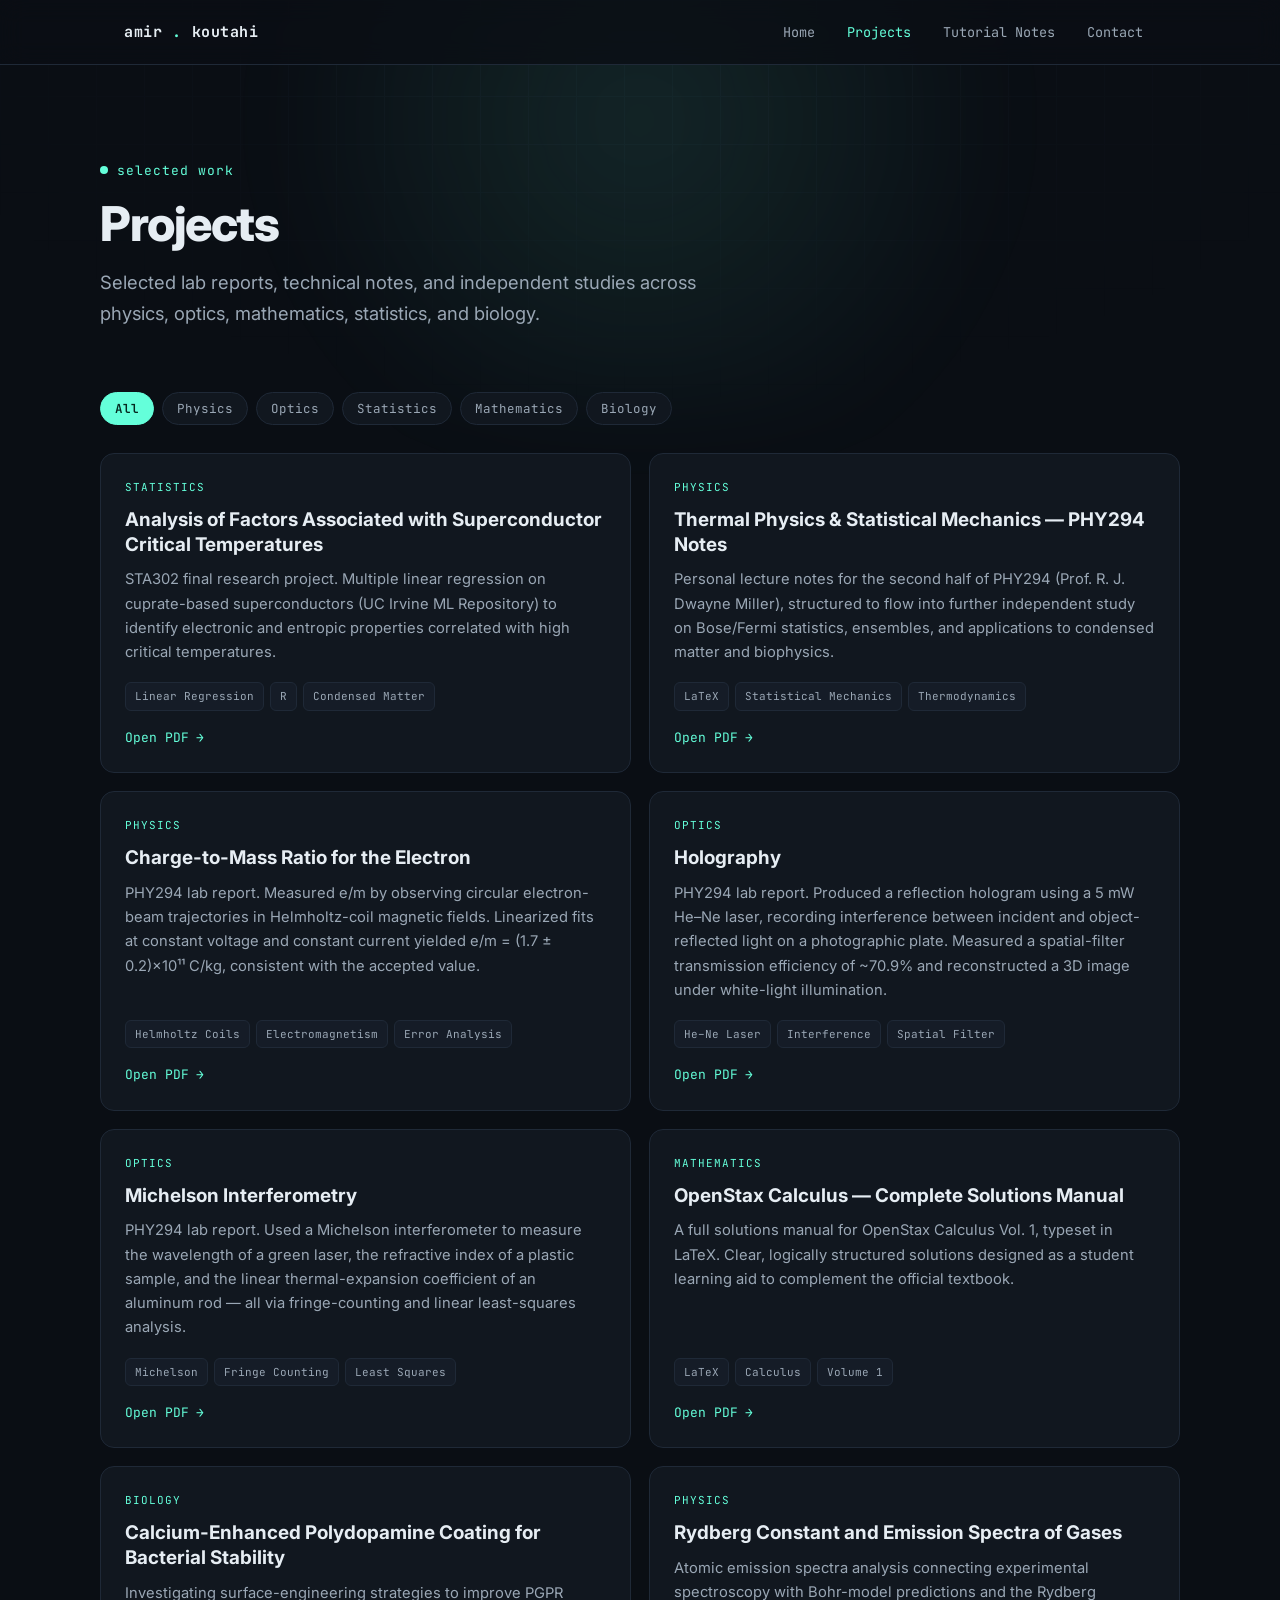
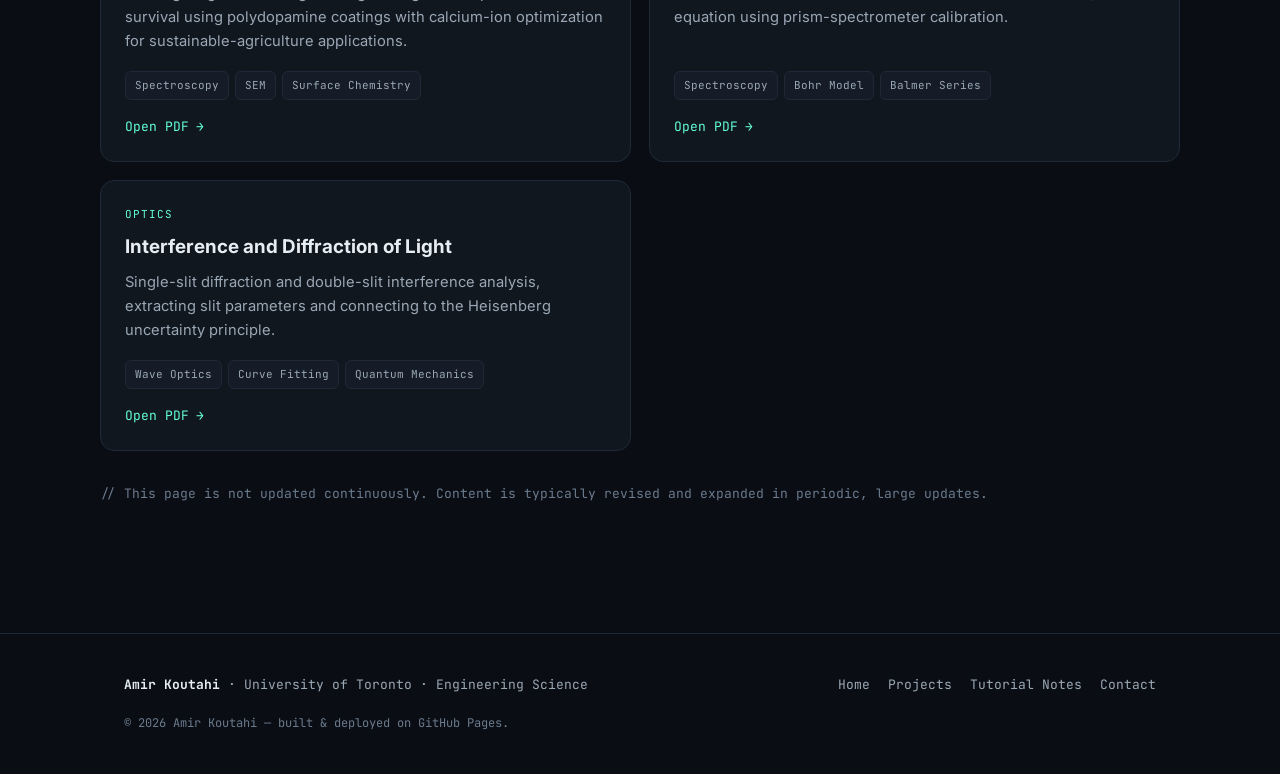
==== projects.html @ 0e11425a "New dark-tech personal site for amir-koutahi.github.io" ====
<!DOCTYPE html>
<html lang="en">
<head>
  <meta charset="UTF-8" />
  <meta name="viewport" content="width=device-width, initial-scale=1.0" />
  <title>Projects — Amir Koutahi</title>
  <meta name="description" content="Selected lab reports, technical notes, and independent studies across physics, optics, mathematics, statistics, and biology." />
  <link rel="preconnect" href="https://fonts.googleapis.com" />
  <link rel="preconnect" href="https://fonts.gstatic.com" crossorigin />
  <link href="https://fonts.googleapis.com/css2?family=Inter:wght@400;500;600;700;800&family=JetBrains+Mono:wght@400;500;700&display=swap" rel="stylesheet" />
  <link rel="stylesheet" href="styles.css" />
</head>
<body>

  <nav class="nav">
    <div class="nav-inner">
      <a href="index.html" class="brand">amir<span class="dot">.</span>koutahi</a>
      <button class="nav-toggle" aria-label="Menu">≡</button>
      <div class="nav-links">
        <a href="index.html">Home</a>
        <a href="projects.html" class="active">Projects</a>
        <a href="tutorial-notes.html">Tutorial Notes</a>
        <a href="index.html#contact">Contact</a>
      </div>
    </div>
  </nav>

  <header class="hero wrap" style="padding-bottom:32px;">
    <div class="eyebrow"><span class="pulse"></span> selected work</div>
    <h1 style="font-size:clamp(2rem,5vw,3rem);">Projects</h1>
    <p class="lead">
      Selected lab reports, technical notes, and independent studies across physics, optics,
      mathematics, statistics, and biology.
    </p>
  </header>

  <section class="section wrap" style="padding-top:0;">
    <div class="filters reveal">
      <button class="filter-btn active" data-filter="all">All</button>
      <button class="filter-btn" data-filter="Physics">Physics</button>
      <button class="filter-btn" data-filter="Optics">Optics</button>
      <button class="filter-btn" data-filter="Statistics">Statistics</button>
      <button class="filter-btn" data-filter="Mathematics">Mathematics</button>
      <button class="filter-btn" data-filter="Biology">Biology</button>
    </div>

    <div class="projects">

      <a class="pcard reveal" data-cat="Statistics" href="https://amirkoutahi.com/wp-content/uploads/2026/04/report.pdf" target="_blank" rel="noopener">
        <div class="cat">Statistics</div>
        <h3>Analysis of Factors Associated with Superconductor Critical Temperatures</h3>
        <p>STA302 final research project. Multiple linear regression on cuprate-based superconductors (UC Irvine ML Repository) to identify electronic and entropic properties correlated with high critical temperatures.</p>
        <div class="tags">
          <span class="tag-pill">Linear Regression</span>
          <span class="tag-pill">R</span>
          <span class="tag-pill">Condensed Matter</span>
        </div>
        <span class="open">Open PDF <span class="arr">→</span></span>
      </a>

      <a class="pcard reveal" data-cat="Physics" href="https://amirkoutahi.com/wp-content/uploads/2026/04/PHY294_part_2_notes.pdf" target="_blank" rel="noopener">
        <div class="cat">Physics</div>
        <h3>Thermal Physics &amp; Statistical Mechanics — PHY294 Notes</h3>
        <p>Personal lecture notes for the second half of PHY294 (Prof. R. J. Dwayne Miller), structured to flow into further independent study on Bose/Fermi statistics, ensembles, and applications to condensed matter and biophysics.</p>
        <div class="tags">
          <span class="tag-pill">LaTeX</span>
          <span class="tag-pill">Statistical Mechanics</span>
          <span class="tag-pill">Thermodynamics</span>
        </div>
        <span class="open">Open PDF <span class="arr">→</span></span>
      </a>

      <a class="pcard reveal" data-cat="Physics" href="https://amirkoutahi.com/wp-content/uploads/2026/04/Charge_to_mass_ratio_for_the_electron.pdf" target="_blank" rel="noopener">
        <div class="cat">Physics</div>
        <h3>Charge-to-Mass Ratio for the Electron</h3>
        <p>PHY294 lab report. Measured e/m by observing circular electron-beam trajectories in Helmholtz-coil magnetic fields. Linearized fits at constant voltage and constant current yielded e/m = (1.7 ± 0.2)×10¹¹ C/kg, consistent with the accepted value.</p>
        <div class="tags">
          <span class="tag-pill">Helmholtz Coils</span>
          <span class="tag-pill">Electromagnetism</span>
          <span class="tag-pill">Error Analysis</span>
        </div>
        <span class="open">Open PDF <span class="arr">→</span></span>
      </a>

      <a class="pcard reveal" data-cat="Optics" href="https://amirkoutahi.com/wp-content/uploads/2026/04/Holography.pdf" target="_blank" rel="noopener">
        <div class="cat">Optics</div>
        <h3>Holography</h3>
        <p>PHY294 lab report. Produced a reflection hologram using a 5 mW He–Ne laser, recording interference between incident and object-reflected light on a photographic plate. Measured a spatial-filter transmission efficiency of ~70.9% and reconstructed a 3D image under white-light illumination.</p>
        <div class="tags">
          <span class="tag-pill">He–Ne Laser</span>
          <span class="tag-pill">Interference</span>
          <span class="tag-pill">Spatial Filter</span>
        </div>
        <span class="open">Open PDF <span class="arr">→</span></span>
      </a>

      <a class="pcard reveal" data-cat="Optics" href="https://amirkoutahi.com/wp-content/uploads/2026/04/PHY294_lab_report_Interferometry.pdf" target="_blank" rel="noopener">
        <div class="cat">Optics</div>
        <h3>Michelson Interferometry</h3>
        <p>PHY294 lab report. Used a Michelson interferometer to measure the wavelength of a green laser, the refractive index of a plastic sample, and the linear thermal-expansion coefficient of an aluminum rod — all via fringe-counting and linear least-squares analysis.</p>
        <div class="tags">
          <span class="tag-pill">Michelson</span>
          <span class="tag-pill">Fringe Counting</span>
          <span class="tag-pill">Least Squares</span>
        </div>
        <span class="open">Open PDF <span class="arr">→</span></span>
      </a>

      <a class="pcard reveal" data-cat="Mathematics" href="https://amirkoutahi.com/wp-content/uploads/2026/01/OpenStax_Solution_Manuals-1.pdf" target="_blank" rel="noopener">
        <div class="cat">Mathematics</div>
        <h3>OpenStax Calculus — Complete Solutions Manual</h3>
        <p>A full solutions manual for OpenStax Calculus Vol. 1, typeset in LaTeX. Clear, logically structured solutions designed as a student learning aid to complement the official textbook.</p>
        <div class="tags">
          <span class="tag-pill">LaTeX</span>
          <span class="tag-pill">Calculus</span>
          <span class="tag-pill">Volume 1</span>
        </div>
        <span class="open">Open PDF <span class="arr">→</span></span>
      </a>

      <a class="pcard reveal" data-cat="Biology" href="https://amirkoutahi.com/wp-content/uploads/2026/03/Nanomechanolab.pdf" target="_blank" rel="noopener">
        <div class="cat">Biology</div>
        <h3>Calcium-Enhanced Polydopamine Coating for Bacterial Stability</h3>
        <p>Investigating surface-engineering strategies to improve PGPR survival using polydopamine coatings with calcium-ion optimization for sustainable-agriculture applications.</p>
        <div class="tags">
          <span class="tag-pill">Spectroscopy</span>
          <span class="tag-pill">SEM</span>
          <span class="tag-pill">Surface Chemistry</span>
        </div>
        <span class="open">Open PDF <span class="arr">→</span></span>
      </a>

      <a class="pcard reveal" data-cat="Physics" href="https://amirkoutahi.com/wp-content/uploads/2026/03/Rydberg_constant_lab_report.pdf" target="_blank" rel="noopener">
        <div class="cat">Physics</div>
        <h3>Rydberg Constant and Emission Spectra of Gases</h3>
        <p>Atomic emission spectra analysis connecting experimental spectroscopy with Bohr-model predictions and the Rydberg equation using prism-spectrometer calibration.</p>
        <div class="tags">
          <span class="tag-pill">Spectroscopy</span>
          <span class="tag-pill">Bohr Model</span>
          <span class="tag-pill">Balmer Series</span>
        </div>
        <span class="open">Open PDF <span class="arr">→</span></span>
      </a>

      <a class="pcard reveal" data-cat="Optics" href="https://amirkoutahi.com/wp-content/uploads/2026/03/diffraction_Interference_lab_report.pdf" target="_blank" rel="noopener">
        <div class="cat">Optics</div>
        <h3>Interference and Diffraction of Light</h3>
        <p>Single-slit diffraction and double-slit interference analysis, extracting slit parameters and connecting to the Heisenberg uncertainty principle.</p>
        <div class="tags">
          <span class="tag-pill">Wave Optics</span>
          <span class="tag-pill">Curve Fitting</span>
          <span class="tag-pill">Quantum Mechanics</span>
        </div>
        <span class="open">Open PDF <span class="arr">→</span></span>
      </a>

    </div>

    <p class="reveal" style="margin-top:32px;font-family:var(--mono);font-size:13px;color:var(--muted);">
      // This page is not updated continuously. Content is typically revised and expanded in periodic, large updates.
    </p>
  </section>

  <footer class="footer">
    <div class="footer-inner">
      <div class="who"><strong>Amir Koutahi</strong> · University of Toronto · Engineering Science</div>
      <div class="footer-links">
        <a href="index.html">Home</a>
        <a href="projects.html">Projects</a>
        <a href="tutorial-notes.html">Tutorial Notes</a>
        <a href="mailto:amirhosseinkoutahi@gmail.com">Contact</a>
      </div>
    </div>
    <div class="wrap" style="margin-top:18px;font-family:var(--mono);font-size:12px;color:var(--muted);">
      © <span data-year></span> Amir Koutahi — built &amp; deployed on GitHub Pages.
    </div>
  </footer>

  <script src="script.js"></script>
</body>
</html>
---- styles.css ----
/* ============================================================
   Amir Koutahi — personal site
   Sleek dark-tech theme
   ============================================================ */

:root {
  --bg:        #0a0e14;
  --bg-soft:   #0e131c;
  --panel:     #11171f;
  --panel-2:   #151c27;
  --border:    #1f2937;
  --border-hi: #2b3a4f;
  --text:      #e6edf3;
  --text-dim:  #9aa7b5;
  --muted:     #6b7a8d;
  --accent:    #64ffda;
  --accent-2:  #7c93ff;
  --accent-dim:#64ffda1a;
  --danger:    #ff7b72;
  --radius:    14px;
  --maxw:      1080px;
  --mono: "JetBrains Mono", ui-monospace, SFMono-Regular, Menlo, monospace;
  --sans: "Inter", system-ui, -apple-system, "Segoe UI", Roboto, sans-serif;
}

* { box-sizing: border-box; }

html { scroll-behavior: smooth; }

body {
  margin: 0;
  background: var(--bg);
  color: var(--text);
  font-family: var(--sans);
  font-size: 16px;
  line-height: 1.65;
  -webkit-font-smoothing: antialiased;
  overflow-x: hidden;
}

/* Subtle grid + glow backdrop */
body::before {
  content: "";
  position: fixed;
  inset: 0;
  background-image:
    linear-gradient(var(--border) 1px, transparent 1px),
    linear-gradient(90deg, var(--border) 1px, transparent 1px);
  background-size: 48px 48px;
  opacity: 0.18;
  z-index: -2;
  mask-image: radial-gradient(ellipse 80% 60% at 50% 0%, #000 30%, transparent 75%);
  -webkit-mask-image: radial-gradient(ellipse 80% 60% at 50% 0%, #000 30%, transparent 75%);
}
body::after {
  content: "";
  position: fixed;
  top: -20%;
  left: 50%;
  transform: translateX(-50%);
  width: 900px;
  height: 600px;
  background: radial-gradient(circle, var(--accent-dim) 0%, transparent 70%);
  filter: blur(40px);
  z-index: -1;
  pointer-events: none;
}

a { color: var(--accent); text-decoration: none; transition: color .2s; }
a:hover { color: #fff; }

.wrap { max-width: var(--maxw); margin: 0 auto; padding: 0 24px; }

/* ---------- Nav ---------- */
.nav {
  position: sticky;
  top: 0;
  z-index: 50;
  backdrop-filter: blur(12px);
  background: #0a0e14cc;
  border-bottom: 1px solid var(--border);
}
.nav-inner {
  max-width: var(--maxw);
  margin: 0 auto;
  padding: 14px 24px;
  display: flex;
  align-items: center;
  justify-content: space-between;
}
.brand {
  font-family: var(--mono);
  font-weight: 700;
  font-size: 15px;
  letter-spacing: .5px;
  color: var(--text);
  display: flex;
  align-items: center;
  gap: 10px;
}
.brand .dot { color: var(--accent); }
.brand:hover { color: #fff; }
.nav-links { display: flex; gap: 6px; align-items: center; }
.nav-links a {
  font-family: var(--mono);
  font-size: 13.5px;
  color: var(--text-dim);
  padding: 7px 13px;
  border-radius: 8px;
  transition: all .2s;
}
.nav-links a:hover { color: var(--text); background: var(--panel); }
.nav-links a.active { color: var(--accent); }
.nav-toggle {
  display: none;
  background: none; border: 1px solid var(--border);
  color: var(--text); border-radius: 8px;
  padding: 7px 10px; cursor: pointer; font-size: 16px;
}

/* ---------- Hero ---------- */
.hero { padding: 90px 0 60px; }
.eyebrow {
  font-family: var(--mono);
  font-size: 13px;
  color: var(--accent);
  letter-spacing: 1px;
  margin-bottom: 18px;
  display: inline-flex;
  align-items: center;
  gap: 9px;
}
.eyebrow .pulse {
  width: 8px; height: 8px; border-radius: 50%;
  background: var(--accent);
  box-shadow: 0 0 0 0 var(--accent);
  animation: pulse 2s infinite;
}
@keyframes pulse {
  0% { box-shadow: 0 0 0 0 #64ffda66; }
  70% { box-shadow: 0 0 0 10px #64ffda00; }
  100% { box-shadow: 0 0 0 0 #64ffda00; }
}
.hero h1 {
  font-size: clamp(2.4rem, 6vw, 4rem);
  line-height: 1.05;
  margin: 0 0 18px;
  font-weight: 800;
  letter-spacing: -1.5px;
}
.hero h1 .grad {
  background: linear-gradient(120deg, var(--accent), var(--accent-2));
  -webkit-background-clip: text;
  background-clip: text;
  color: transparent;
}
.hero p.lead {
  font-size: 1.15rem;
  color: var(--text-dim);
  max-width: 640px;
  margin: 0 0 32px;
}
.hero-cta { display: flex; gap: 14px; flex-wrap: wrap; }

.btn {
  font-family: var(--mono);
  font-size: 14px;
  padding: 12px 22px;
  border-radius: 10px;
  border: 1px solid var(--border-hi);
  background: var(--panel);
  color: var(--text);
  cursor: pointer;
  transition: all .2s;
  display: inline-flex;
  align-items: center;
  gap: 9px;
}
.btn:hover { border-color: var(--accent); color: #fff; transform: translateY(-2px); }
.btn.primary {
  background: var(--accent);
  color: #06281f;
  border-color: var(--accent);
  font-weight: 600;
}
.btn.primary:hover { background: #7dffe2; color: #04201a; box-shadow: 0 8px 30px -8px var(--accent); }

/* ---------- Section ---------- */
.section { padding: 56px 0; }
.section-head { margin-bottom: 36px; }
.section-head .tag {
  font-family: var(--mono);
  font-size: 13px;
  color: var(--accent);
  letter-spacing: .5px;
}
.section-head h2 {
  font-size: clamp(1.6rem, 4vw, 2.2rem);
  margin: 8px 0 10px;
  font-weight: 700;
  letter-spacing: -.5px;
}
.section-head p { color: var(--text-dim); max-width: 620px; margin: 0; }

/* ---------- Cards grid: What I do ---------- */
.grid-3 {
  display: grid;
  grid-template-columns: repeat(3, 1fr);
  gap: 18px;
}
.feature {
  background: var(--panel);
  border: 1px solid var(--border);
  border-radius: var(--radius);
  padding: 26px;
  transition: all .25s;
  position: relative;
  overflow: hidden;
}
.feature::before {
  content: "";
  position: absolute; inset: 0;
  background: linear-gradient(135deg, var(--accent-dim), transparent 40%);
  opacity: 0; transition: opacity .25s;
}
.feature:hover { border-color: var(--border-hi); transform: translateY(-4px); }
.feature:hover::before { opacity: 1; }
.feature .icon {
  font-family: var(--mono);
  font-size: 22px;
  color: var(--accent);
  margin-bottom: 14px;
  display: inline-flex;
  width: 46px; height: 46px;
  align-items: center; justify-content: center;
  background: var(--accent-dim);
  border-radius: 10px;
}
.feature h3 { margin: 0 0 8px; font-size: 1.1rem; position: relative; }
.feature p { margin: 0; color: var(--text-dim); font-size: .95rem; position: relative; }

/* ---------- Explore cards ---------- */
.grid-2 { display: grid; grid-template-columns: 1fr 1fr; gap: 18px; }
.xcard {
  display: block;
  background: var(--panel);
  border: 1px solid var(--border);
  border-radius: var(--radius);
  padding: 30px;
  transition: all .25s;
  color: var(--text);
}
.xcard:hover { border-color: var(--accent); transform: translateY(-4px); color: var(--text); }
.xcard .k { font-family: var(--mono); font-size: 12px; color: var(--accent); }
.xcard h3 { margin: 10px 0 8px; font-size: 1.3rem; display: flex; align-items: center; gap: 8px; }
.xcard:hover h3 .arr { transform: translateX(4px); }
.xcard .arr { transition: transform .2s; color: var(--accent); }
.xcard p { margin: 0; color: var(--text-dim); font-size: .95rem; }

/* ---------- Filters ---------- */
.filters {
  display: flex; flex-wrap: wrap; gap: 8px; margin-bottom: 28px;
}
.filter-btn {
  font-family: var(--mono);
  font-size: 12.5px;
  padding: 7px 14px;
  border-radius: 20px;
  border: 1px solid var(--border);
  background: var(--panel);
  color: var(--text-dim);
  cursor: pointer;
  transition: all .2s;
}
.filter-btn:hover { border-color: var(--border-hi); color: var(--text); }
.filter-btn.active { background: var(--accent); color: #06281f; border-color: var(--accent); font-weight: 600; }

/* ---------- Project cards ---------- */
.projects { display: grid; grid-template-columns: repeat(2, 1fr); gap: 18px; }
.pcard {
  display: flex;
  flex-direction: column;
  background: var(--panel);
  border: 1px solid var(--border);
  border-radius: var(--radius);
  padding: 24px;
  transition: all .25s;
  color: var(--text);
  position: relative;
}
.pcard:hover { border-color: var(--border-hi); transform: translateY(-4px); color: var(--text); box-shadow: 0 14px 40px -20px #000; }
.pcard .cat {
  font-family: var(--mono);
  font-size: 11px;
  letter-spacing: 1px;
  text-transform: uppercase;
  color: var(--accent);
  margin-bottom: 12px;
}
.pcard h3 { margin: 0 0 10px; font-size: 1.18rem; line-height: 1.3; }
.pcard p { margin: 0 0 18px; color: var(--text-dim); font-size: .92rem; flex: 1; }
.tags { display: flex; flex-wrap: wrap; gap: 6px; margin-bottom: 16px; }
.tag-pill {
  font-family: var(--mono);
  font-size: 11px;
  padding: 4px 9px;
  border-radius: 6px;
  background: var(--panel-2);
  border: 1px solid var(--border);
  color: var(--text-dim);
}
.pcard .open {
  font-family: var(--mono);
  font-size: 13px;
  color: var(--accent);
  display: inline-flex;
  align-items: center;
  gap: 7px;
}
.pcard:hover .open .arr { transform: translateX(4px); }
.pcard .open .arr { transition: transform .2s; }

/* ---------- Tutorial notes accordion ---------- */
.course {
  background: var(--panel);
  border: 1px solid var(--border);
  border-radius: var(--radius);
  margin-bottom: 16px;
  overflow: hidden;
}
.course-head {
  display: flex;
  align-items: center;
  gap: 18px;
  padding: 22px 24px;
  cursor: pointer;
  user-select: none;
}
.course-head:hover { background: var(--panel-2); }
.course-code {
  font-family: var(--mono);
  font-size: 12px;
  font-weight: 700;
  letter-spacing: 1px;
  color: var(--accent);
  background: var(--accent-dim);
  padding: 6px 11px;
  border-radius: 7px;
  flex-shrink: 0;
}
.course-meta { flex: 1; }
.course-meta h3 { margin: 0; font-size: 1.15rem; }
.course-meta span { font-size: .85rem; color: var(--muted); font-family: var(--mono); }
.chev { color: var(--text-dim); transition: transform .3s; font-size: 14px; }
.course.open .chev { transform: rotate(180deg); }
.course-body {
  max-height: 0;
  overflow: hidden;
  transition: max-height .35s ease;
}
.course.open .course-body { max-height: 400px; }
.weeks {
  display: grid;
  grid-template-columns: repeat(auto-fill, minmax(110px, 1fr));
  gap: 10px;
  padding: 4px 24px 24px;
}
.week {
  font-family: var(--mono);
  font-size: 13px;
  text-align: center;
  padding: 11px;
  border-radius: 9px;
  border: 1px solid var(--border);
  background: var(--panel-2);
  color: var(--text-dim);
  transition: all .2s;
  cursor: pointer;
}
.week:hover { border-color: var(--accent); color: var(--accent); background: var(--accent-dim); }
.week.soon { opacity: .45; cursor: not-allowed; }
.week.soon:hover { border-color: var(--border); color: var(--text-dim); background: var(--panel-2); }

/* ---------- About ---------- */
.about-card {
  background: var(--panel);
  border: 1px solid var(--border);
  border-radius: var(--radius);
  padding: 36px;
}
.about-card p { color: var(--text-dim); margin: 0 0 16px; }
.about-card p:last-child { margin-bottom: 0; }

/* ---------- Contact ---------- */
.contact-grid { display: flex; flex-wrap: wrap; gap: 14px; }
.contact-card {
  flex: 1 1 220px;
  background: var(--panel);
  border: 1px solid var(--border);
  border-radius: var(--radius);
  padding: 22px;
  transition: all .25s;
  color: var(--text);
}
.contact-card:hover { border-color: var(--accent); transform: translateY(-4px); color: var(--text); }
.contact-card .k { font-family: var(--mono); font-size: 12px; color: var(--muted); }
.contact-card .v { font-size: 1rem; margin-top: 6px; word-break: break-all; }

/* ---------- Footer ---------- */
.footer {
  border-top: 1px solid var(--border);
  margin-top: 60px;
  padding: 40px 0;
}
.footer-inner {
  max-width: var(--maxw);
  margin: 0 auto;
  padding: 0 24px;
  display: flex;
  justify-content: space-between;
  align-items: center;
  flex-wrap: wrap;
  gap: 16px;
}
.footer .who { font-family: var(--mono); font-size: 13px; color: var(--text-dim); }
.footer .who strong { color: var(--text); }
.footer-links { display: flex; gap: 18px; }
.footer-links a { font-family: var(--mono); font-size: 13px; color: var(--text-dim); }
.footer-links a:hover { color: var(--accent); }

/* ---------- Reveal animation ---------- */
.reveal { opacity: 0; transform: translateY(20px); transition: opacity .6s, transform .6s; }
.reveal.in { opacity: 1; transform: none; }

/* ---------- Responsive ---------- */
@media (max-width: 820px) {
  .grid-3 { grid-template-columns: 1fr; }
  .grid-2, .projects { grid-template-columns: 1fr; }
  .nav-links {
    position: absolute;
    top: 100%; left: 0; right: 0;
    flex-direction: column;
    align-items: stretch;
    background: var(--bg-soft);
    border-bottom: 1px solid var(--border);
    padding: 10px;
    gap: 4px;
    display: none;
  }
  .nav-links.open { display: flex; }
  .nav-links a { padding: 11px 14px; }
  .nav-toggle { display: block; }
  .hero { padding: 60px 0 40px; }
}
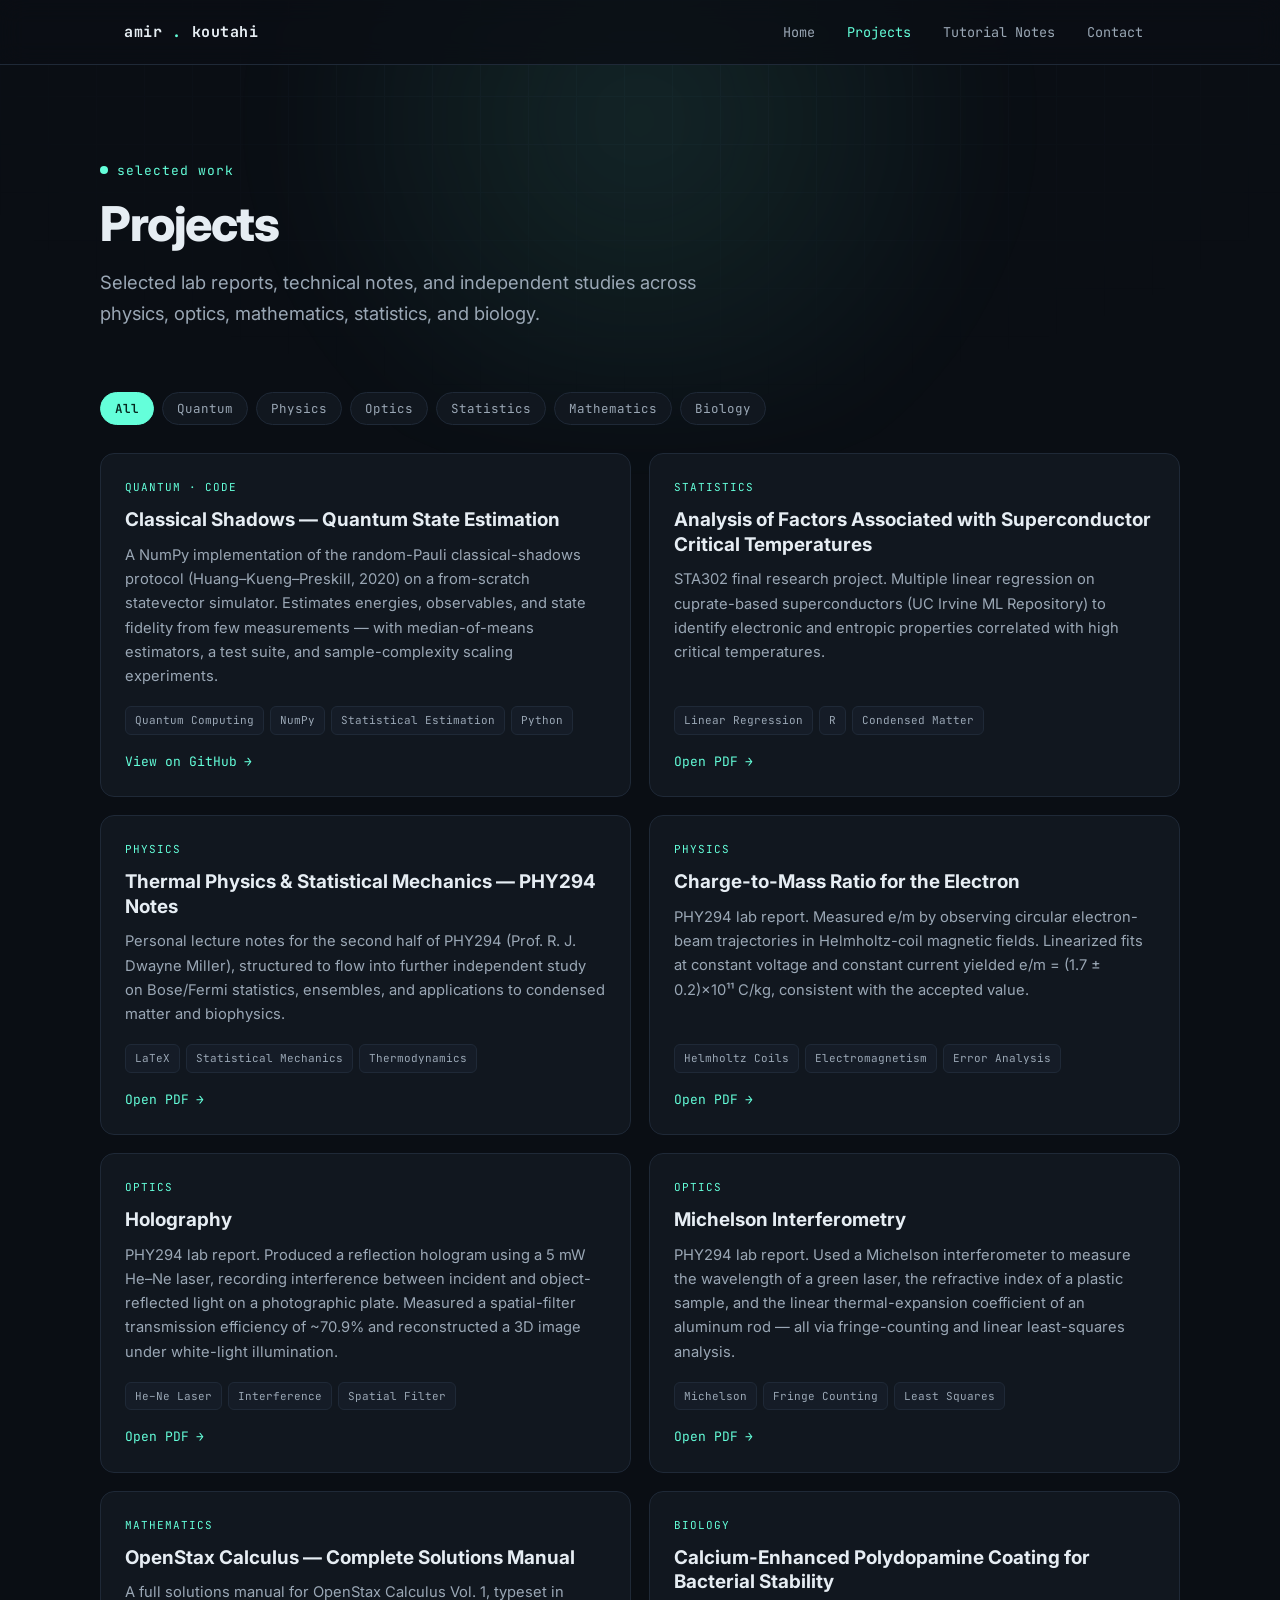
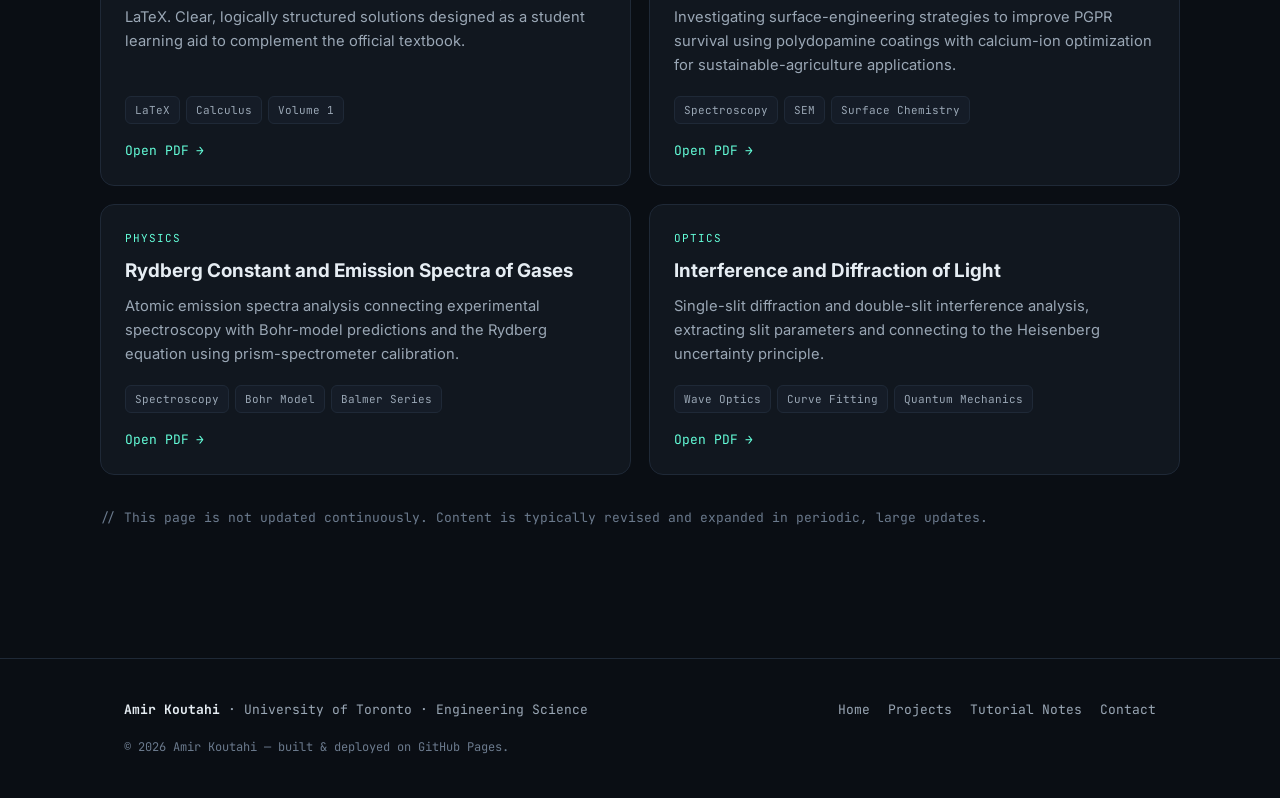
==== commit 4da2ffcc: "Add Classical Shadows quantum project card" ====
--- a/projects.html
+++ b/projects.html
@@ -37,6 +37,7 @@
   <section class="section wrap" style="padding-top:0;">
     <div class="filters reveal">
       <button class="filter-btn active" data-filter="all">All</button>
+      <button class="filter-btn" data-filter="Quantum">Quantum</button>
       <button class="filter-btn" data-filter="Physics">Physics</button>
       <button class="filter-btn" data-filter="Optics">Optics</button>
       <button class="filter-btn" data-filter="Statistics">Statistics</button>
@@ -45,6 +46,19 @@
     </div>
 
     <div class="projects">
+
+      <a class="pcard reveal" data-cat="Quantum" href="https://github.com/amir-koutahi/classical-shadows" target="_blank" rel="noopener">
+        <div class="cat">Quantum · Code</div>
+        <h3>Classical Shadows — Quantum State Estimation</h3>
+        <p>A NumPy implementation of the random-Pauli classical-shadows protocol (Huang–Kueng–Preskill, 2020) on a from-scratch statevector simulator. Estimates energies, observables, and state fidelity from few measurements — with median-of-means estimators, a test suite, and sample-complexity scaling experiments.</p>
+        <div class="tags">
+          <span class="tag-pill">Quantum Computing</span>
+          <span class="tag-pill">NumPy</span>
+          <span class="tag-pill">Statistical Estimation</span>
+          <span class="tag-pill">Python</span>
+        </div>
+        <span class="open">View on GitHub <span class="arr">→</span></span>
+      </a>
 
       <a class="pcard reveal" data-cat="Statistics" href="https://amirkoutahi.com/wp-content/uploads/2026/04/report.pdf" target="_blank" rel="noopener">
         <div class="cat">Statistics</div>
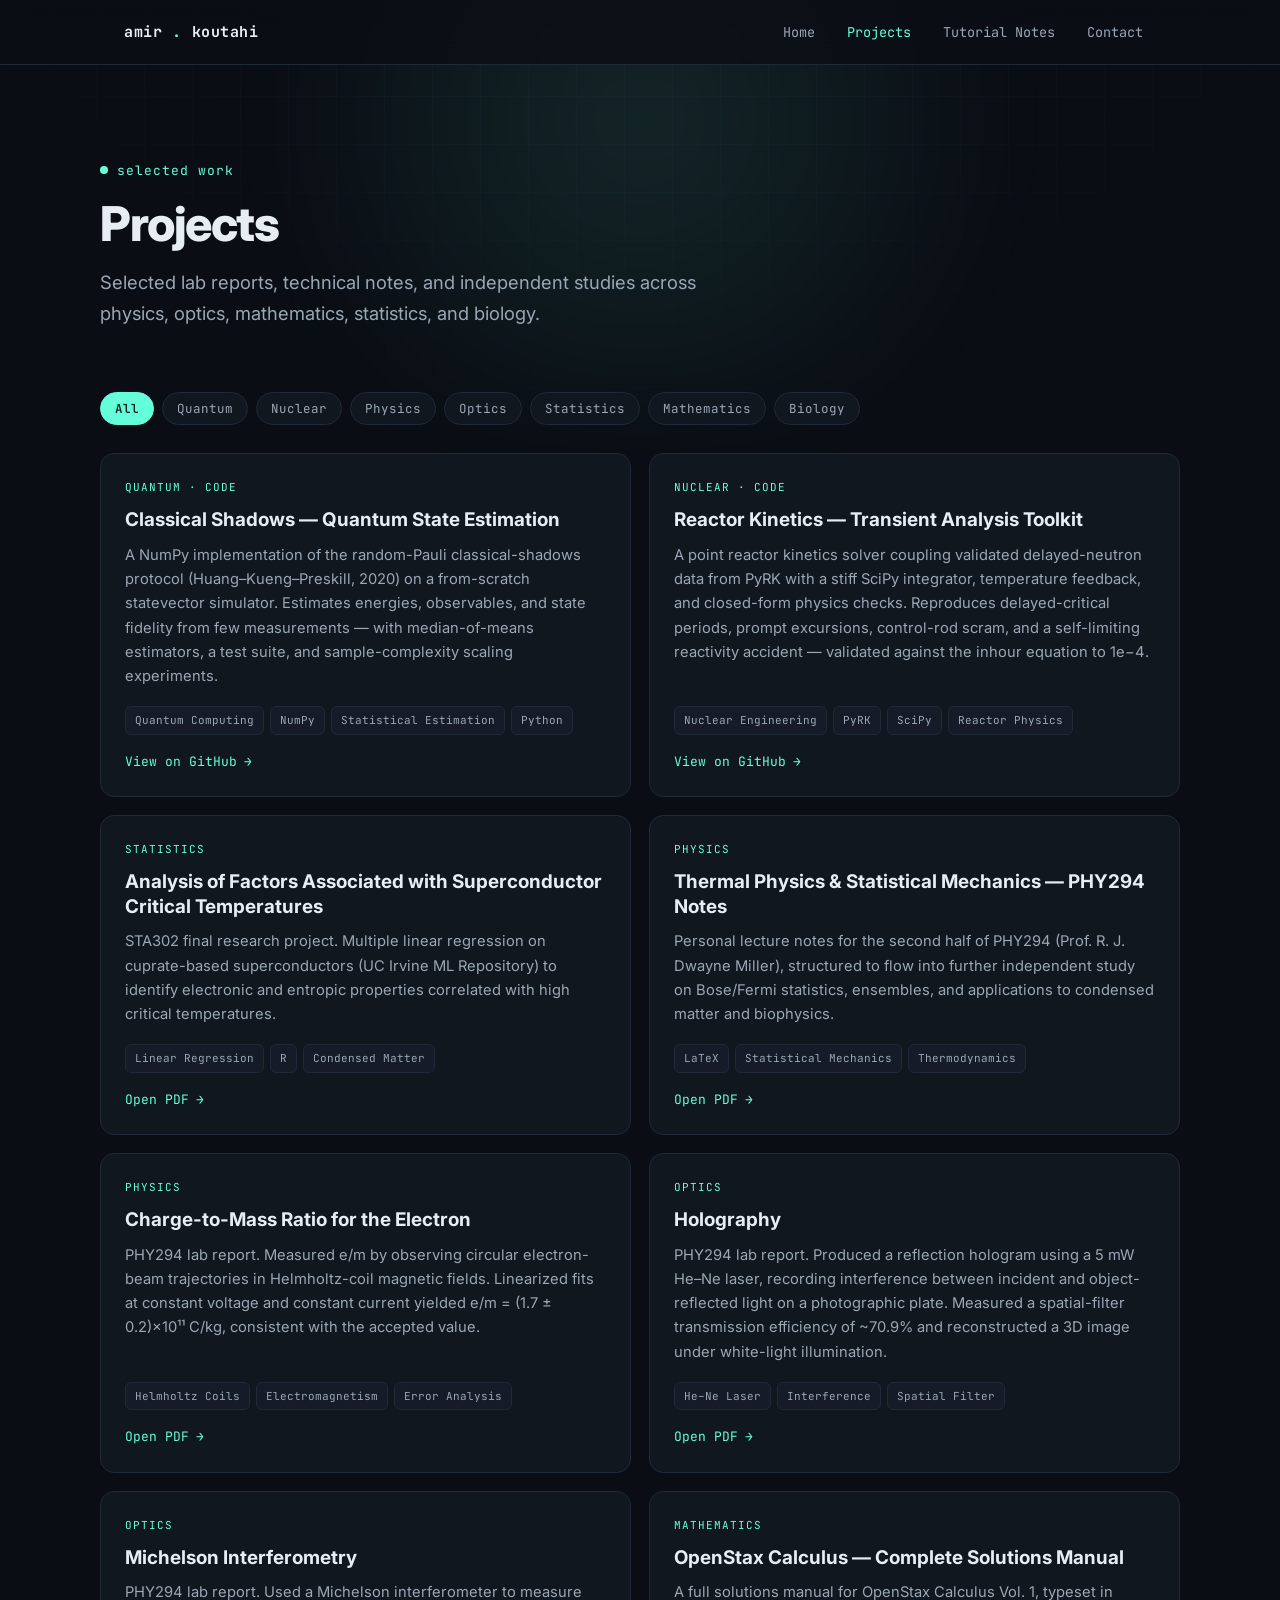
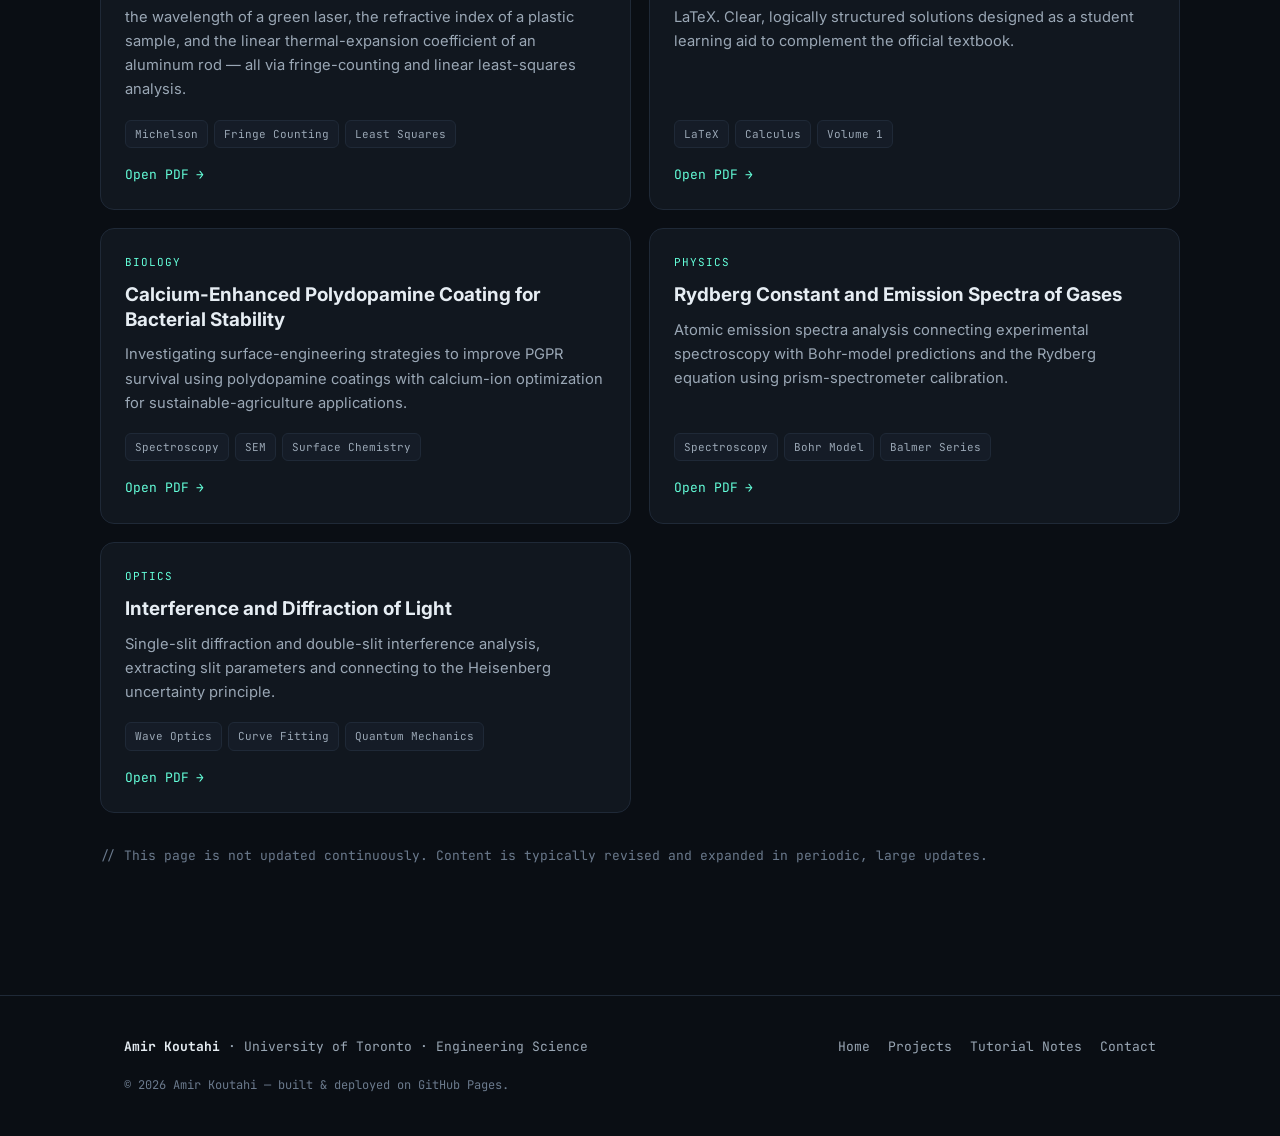
==== commit d64dad15: "Add Reactor Kinetics nuclear project card" ====
--- a/projects.html
+++ b/projects.html
@@ -38,6 +38,7 @@
     <div class="filters reveal">
       <button class="filter-btn active" data-filter="all">All</button>
       <button class="filter-btn" data-filter="Quantum">Quantum</button>
+      <button class="filter-btn" data-filter="Nuclear">Nuclear</button>
       <button class="filter-btn" data-filter="Physics">Physics</button>
       <button class="filter-btn" data-filter="Optics">Optics</button>
       <button class="filter-btn" data-filter="Statistics">Statistics</button>
@@ -56,6 +57,19 @@
           <span class="tag-pill">NumPy</span>
           <span class="tag-pill">Statistical Estimation</span>
           <span class="tag-pill">Python</span>
+        </div>
+        <span class="open">View on GitHub <span class="arr">→</span></span>
+      </a>
+
+      <a class="pcard reveal" data-cat="Nuclear" href="https://github.com/amir-koutahi/reactor-kinetics" target="_blank" rel="noopener">
+        <div class="cat">Nuclear · Code</div>
+        <h3>Reactor Kinetics — Transient Analysis Toolkit</h3>
+        <p>A point reactor kinetics solver coupling validated delayed-neutron data from PyRK with a stiff SciPy integrator, temperature feedback, and closed-form physics checks. Reproduces delayed-critical periods, prompt excursions, control-rod scram, and a self-limiting reactivity accident — validated against the inhour equation to 1e−4.</p>
+        <div class="tags">
+          <span class="tag-pill">Nuclear Engineering</span>
+          <span class="tag-pill">PyRK</span>
+          <span class="tag-pill">SciPy</span>
+          <span class="tag-pill">Reactor Physics</span>
         </div>
         <span class="open">View on GitHub <span class="arr">→</span></span>
       </a>
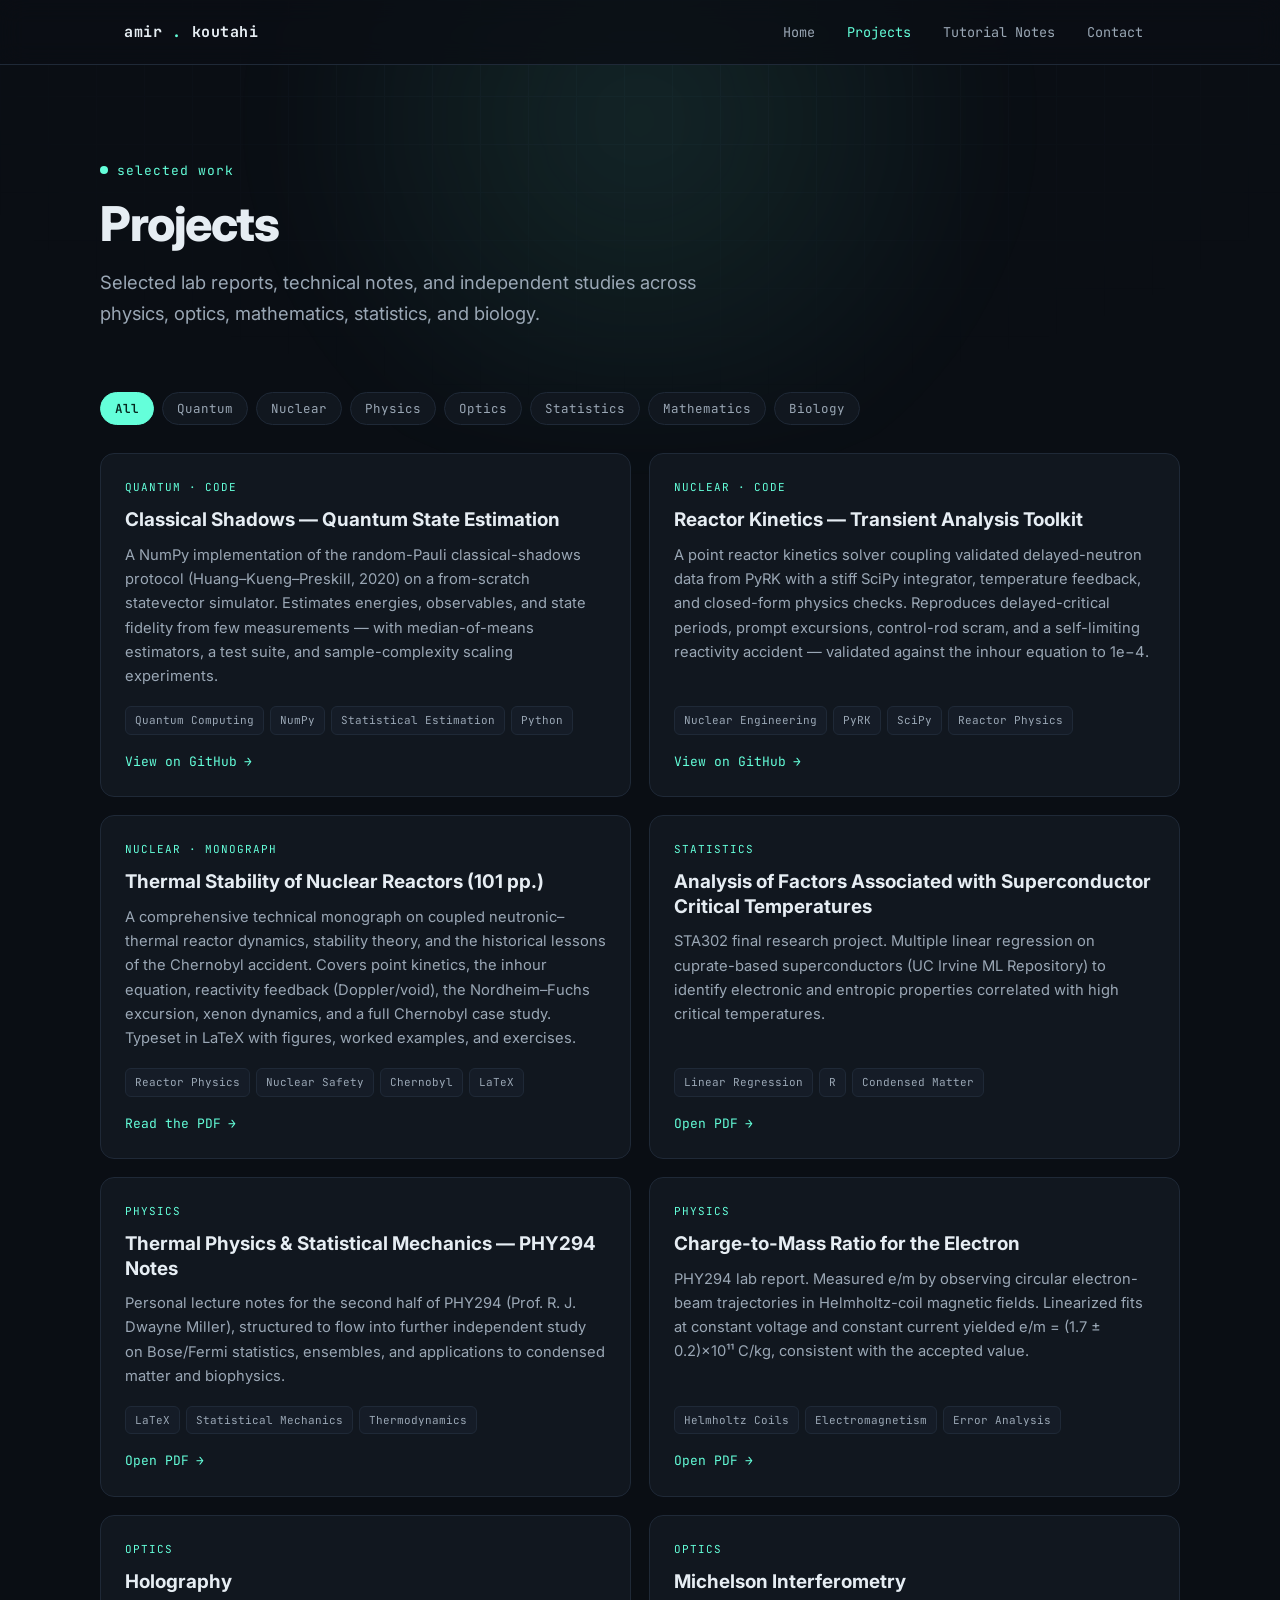
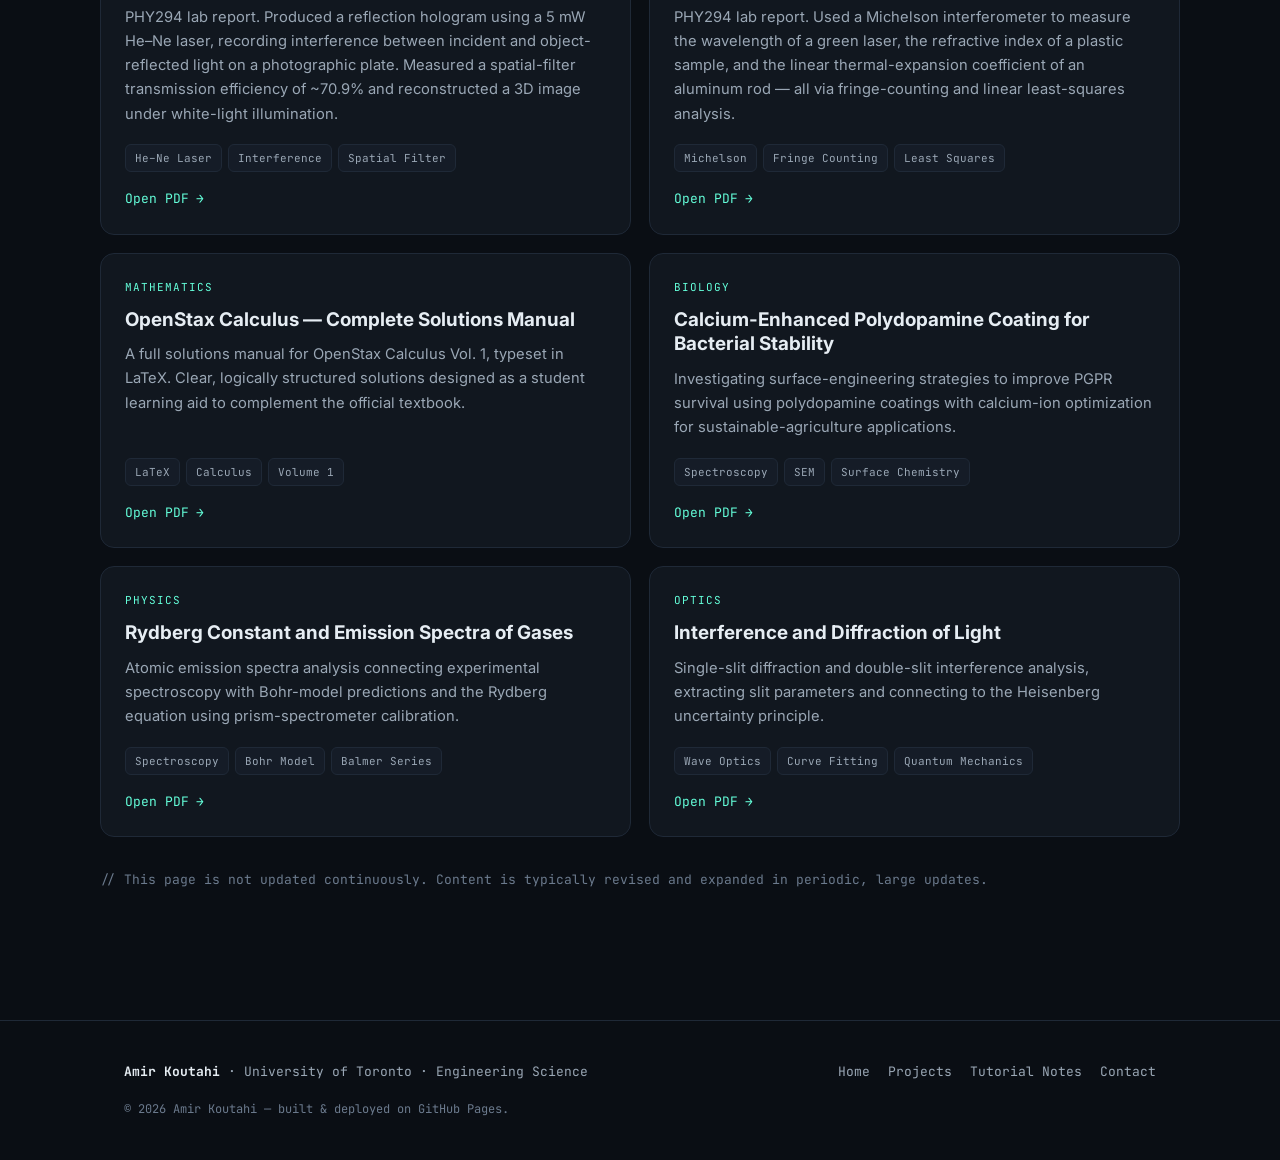
==== commit cc0def74: "Add Thermal Stability monograph card to Projects" ====
--- a/projects.html
+++ b/projects.html
@@ -74,6 +74,19 @@
         <span class="open">View on GitHub <span class="arr">→</span></span>
       </a>
 
+      <a class="pcard reveal" data-cat="Nuclear" href="https://github.com/amir-koutahi/thermal-stability-nuclear-reactors/blob/main/thermal-stability-of-nuclear-reactors.pdf" target="_blank" rel="noopener">
+        <div class="cat">Nuclear · Monograph</div>
+        <h3>Thermal Stability of Nuclear Reactors (101 pp.)</h3>
+        <p>A comprehensive technical monograph on coupled neutronic–thermal reactor dynamics, stability theory, and the historical lessons of the Chernobyl accident. Covers point kinetics, the inhour equation, reactivity feedback (Doppler/void), the Nordheim–Fuchs excursion, xenon dynamics, and a full Chernobyl case study. Typeset in LaTeX with figures, worked examples, and exercises.</p>
+        <div class="tags">
+          <span class="tag-pill">Reactor Physics</span>
+          <span class="tag-pill">Nuclear Safety</span>
+          <span class="tag-pill">Chernobyl</span>
+          <span class="tag-pill">LaTeX</span>
+        </div>
+        <span class="open">Read the PDF <span class="arr">→</span></span>
+      </a>
+
       <a class="pcard reveal" data-cat="Statistics" href="https://amirkoutahi.com/wp-content/uploads/2026/04/report.pdf" target="_blank" rel="noopener">
         <div class="cat">Statistics</div>
         <h3>Analysis of Factors Associated with Superconductor Critical Temperatures</h3>
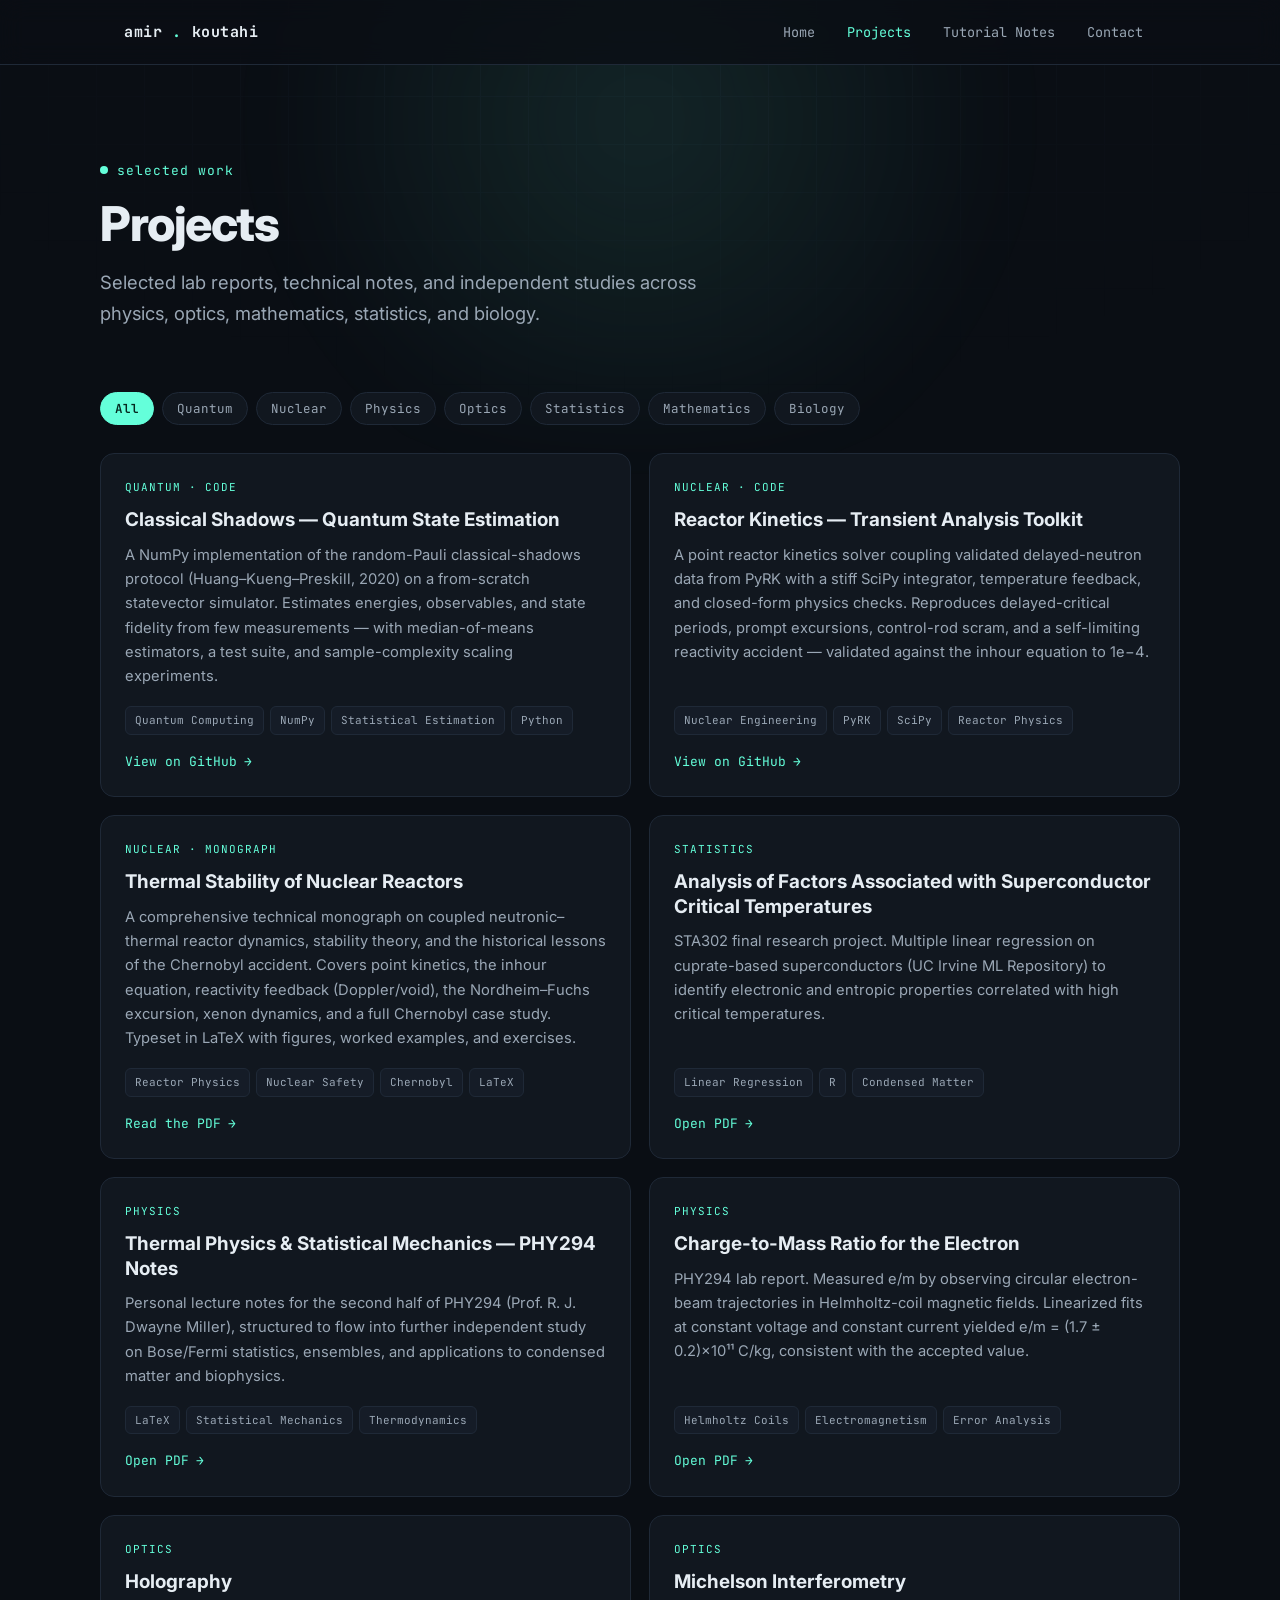
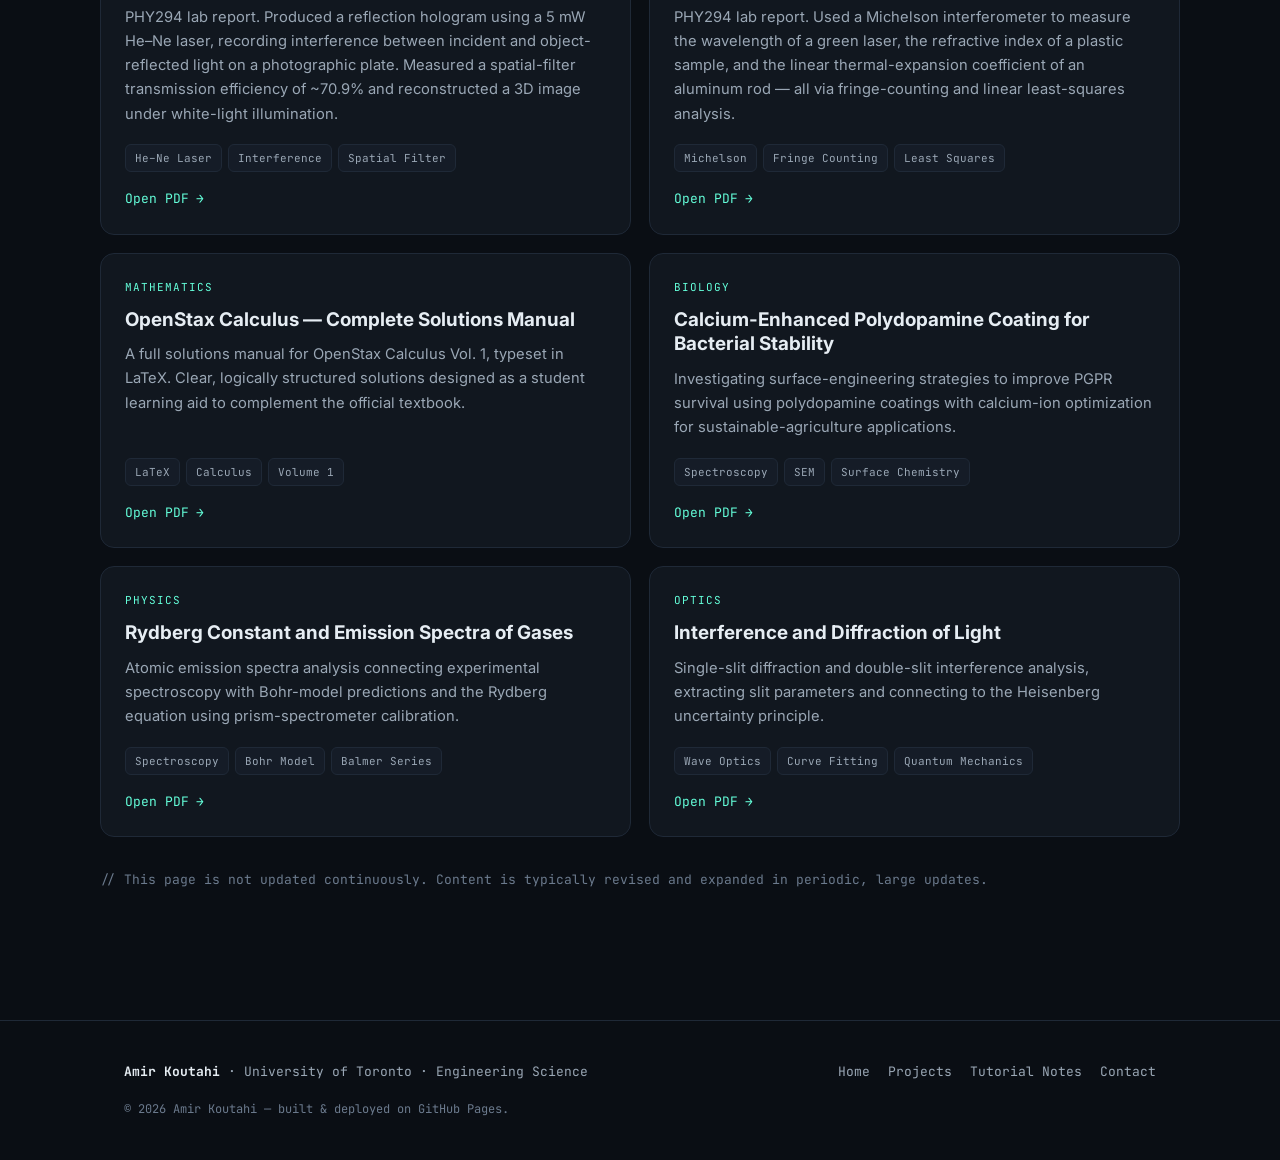
==== commit 690b1ba4: "Fix heading for Thermal Stability of Nuclear Reactors" ====
--- a/projects.html
+++ b/projects.html
@@ -76,7 +76,7 @@
 
       <a class="pcard reveal" data-cat="Nuclear" href="https://github.com/amir-koutahi/thermal-stability-nuclear-reactors/blob/main/thermal-stability-of-nuclear-reactors.pdf" target="_blank" rel="noopener">
         <div class="cat">Nuclear · Monograph</div>
-        <h3>Thermal Stability of Nuclear Reactors (101 pp.)</h3>
+        <h3>Thermal Stability of Nuclear Reactors </h3>
         <p>A comprehensive technical monograph on coupled neutronic–thermal reactor dynamics, stability theory, and the historical lessons of the Chernobyl accident. Covers point kinetics, the inhour equation, reactivity feedback (Doppler/void), the Nordheim–Fuchs excursion, xenon dynamics, and a full Chernobyl case study. Typeset in LaTeX with figures, worked examples, and exercises.</p>
         <div class="tags">
           <span class="tag-pill">Reactor Physics</span>
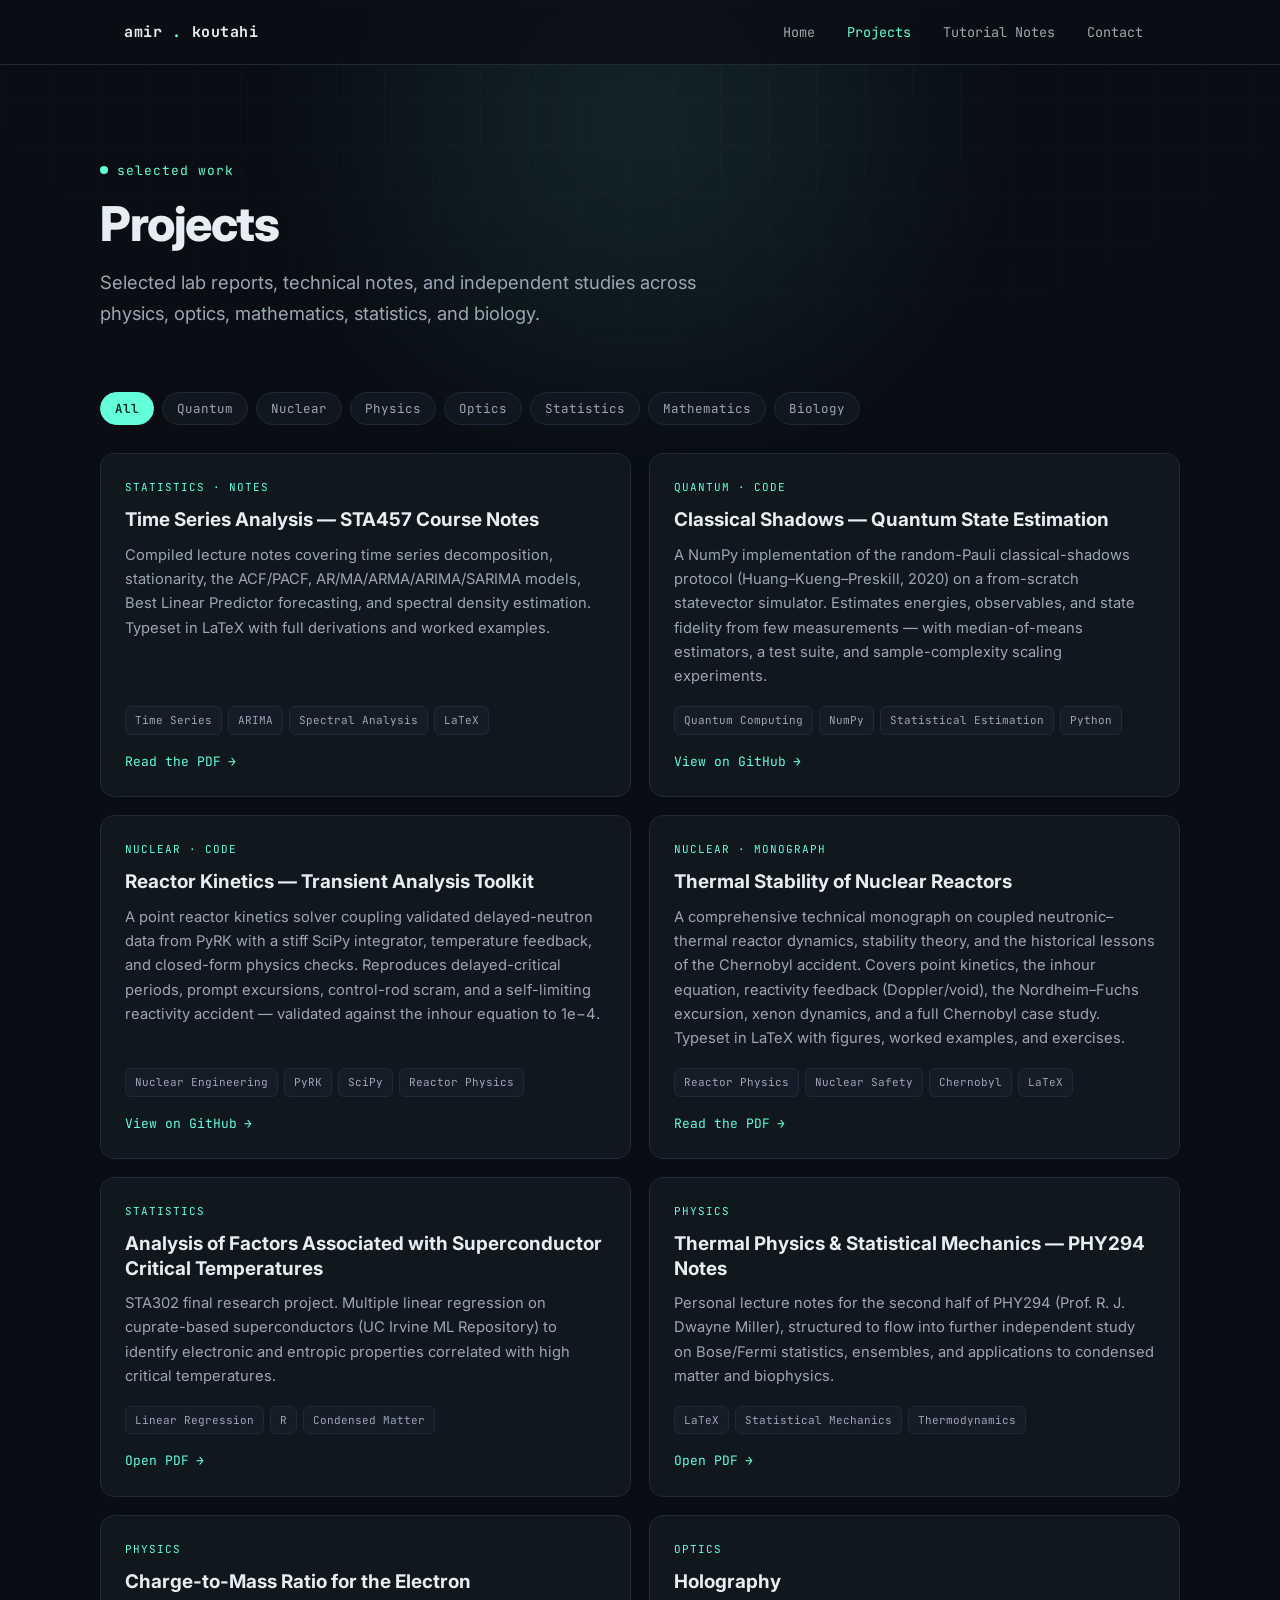
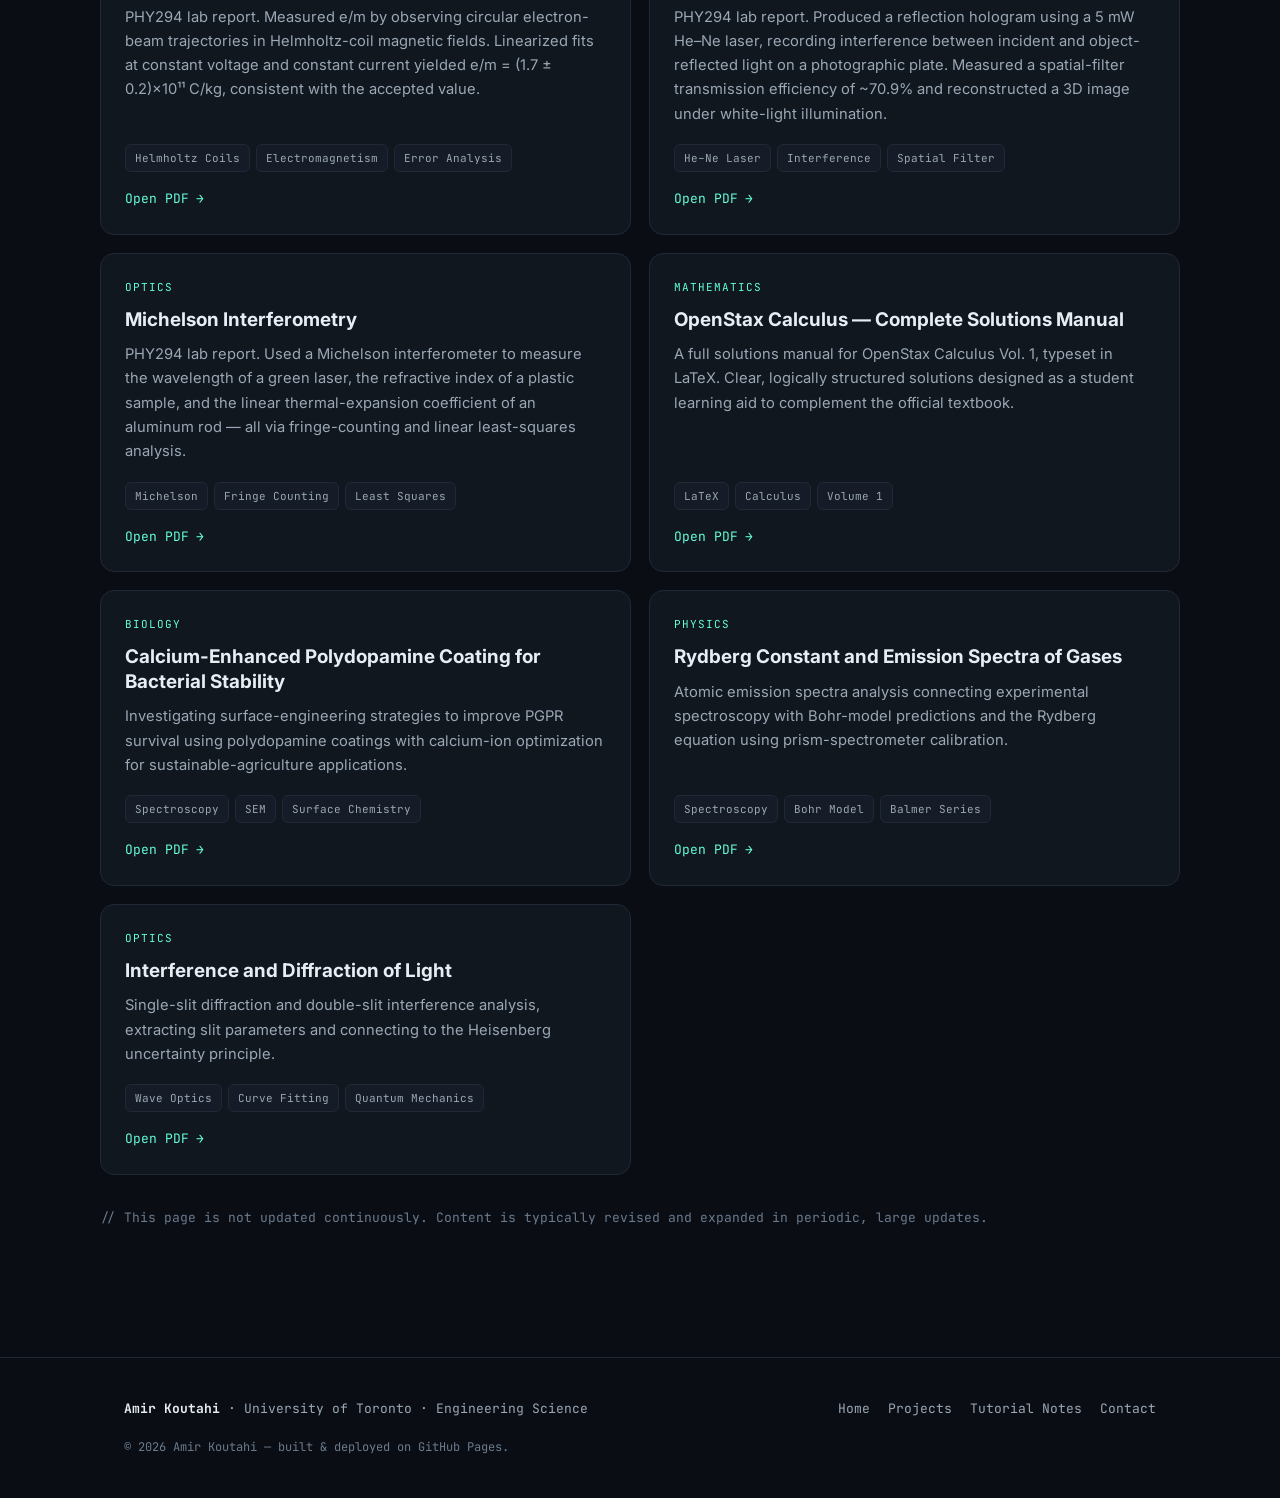
==== commit 4e87cd4b: "Add Time Series Analysis project card Added a new project card for 'Time Series Analysis' course not" ====
--- a/projects.html
+++ b/projects.html
@@ -48,6 +48,19 @@
 
     <div class="projects">
 
+<a class="pcard reveal" data-cat="Statistics" href="assets/pdfs/STA457_Time_Series_Analysis.pdf" target="_blank" rel="noopener">
+<div class="cat">Statistics · Notes</div>
+<h3>Time Series Analysis — STA457 Course Notes</h3>
+<p>Compiled lecture notes covering time series decomposition, stationarity, the ACF/PACF, AR/MA/ARMA/ARIMA/SARIMA models, Best Linear Predictor forecasting, and spectral density estimation. Typeset in LaTeX with full derivations and worked examples.</p>
+<div class="tags">
+<span class="tag-pill">Time Series</span>
+<span class="tag-pill">ARIMA</span>
+<span class="tag-pill">Spectral Analysis</span>
+<span class="tag-pill">LaTeX</span>
+</div>
+<span class="open">Read the PDF <span class="arr">→</span></span>
+</a>
+
       <a class="pcard reveal" data-cat="Quantum" href="https://github.com/amir-koutahi/classical-shadows" target="_blank" rel="noopener">
         <div class="cat">Quantum · Code</div>
         <h3>Classical Shadows — Quantum State Estimation</h3>
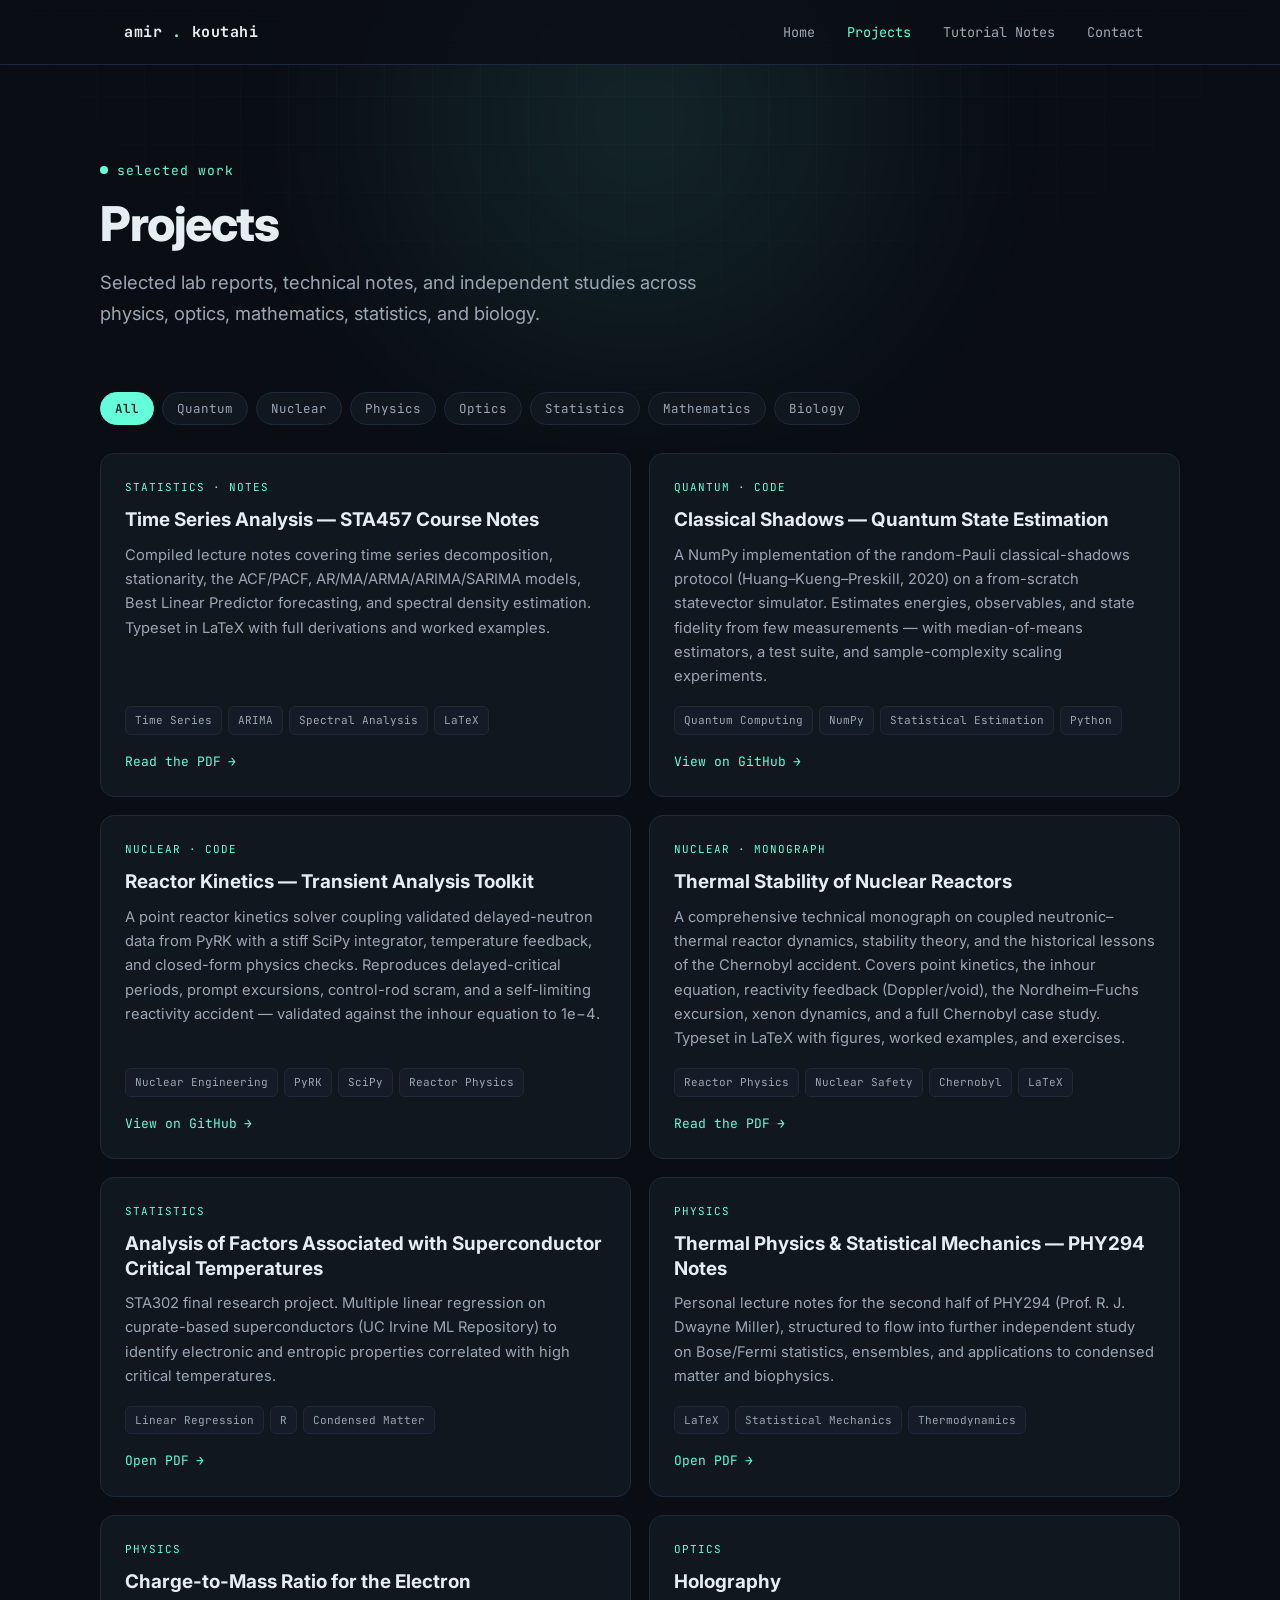
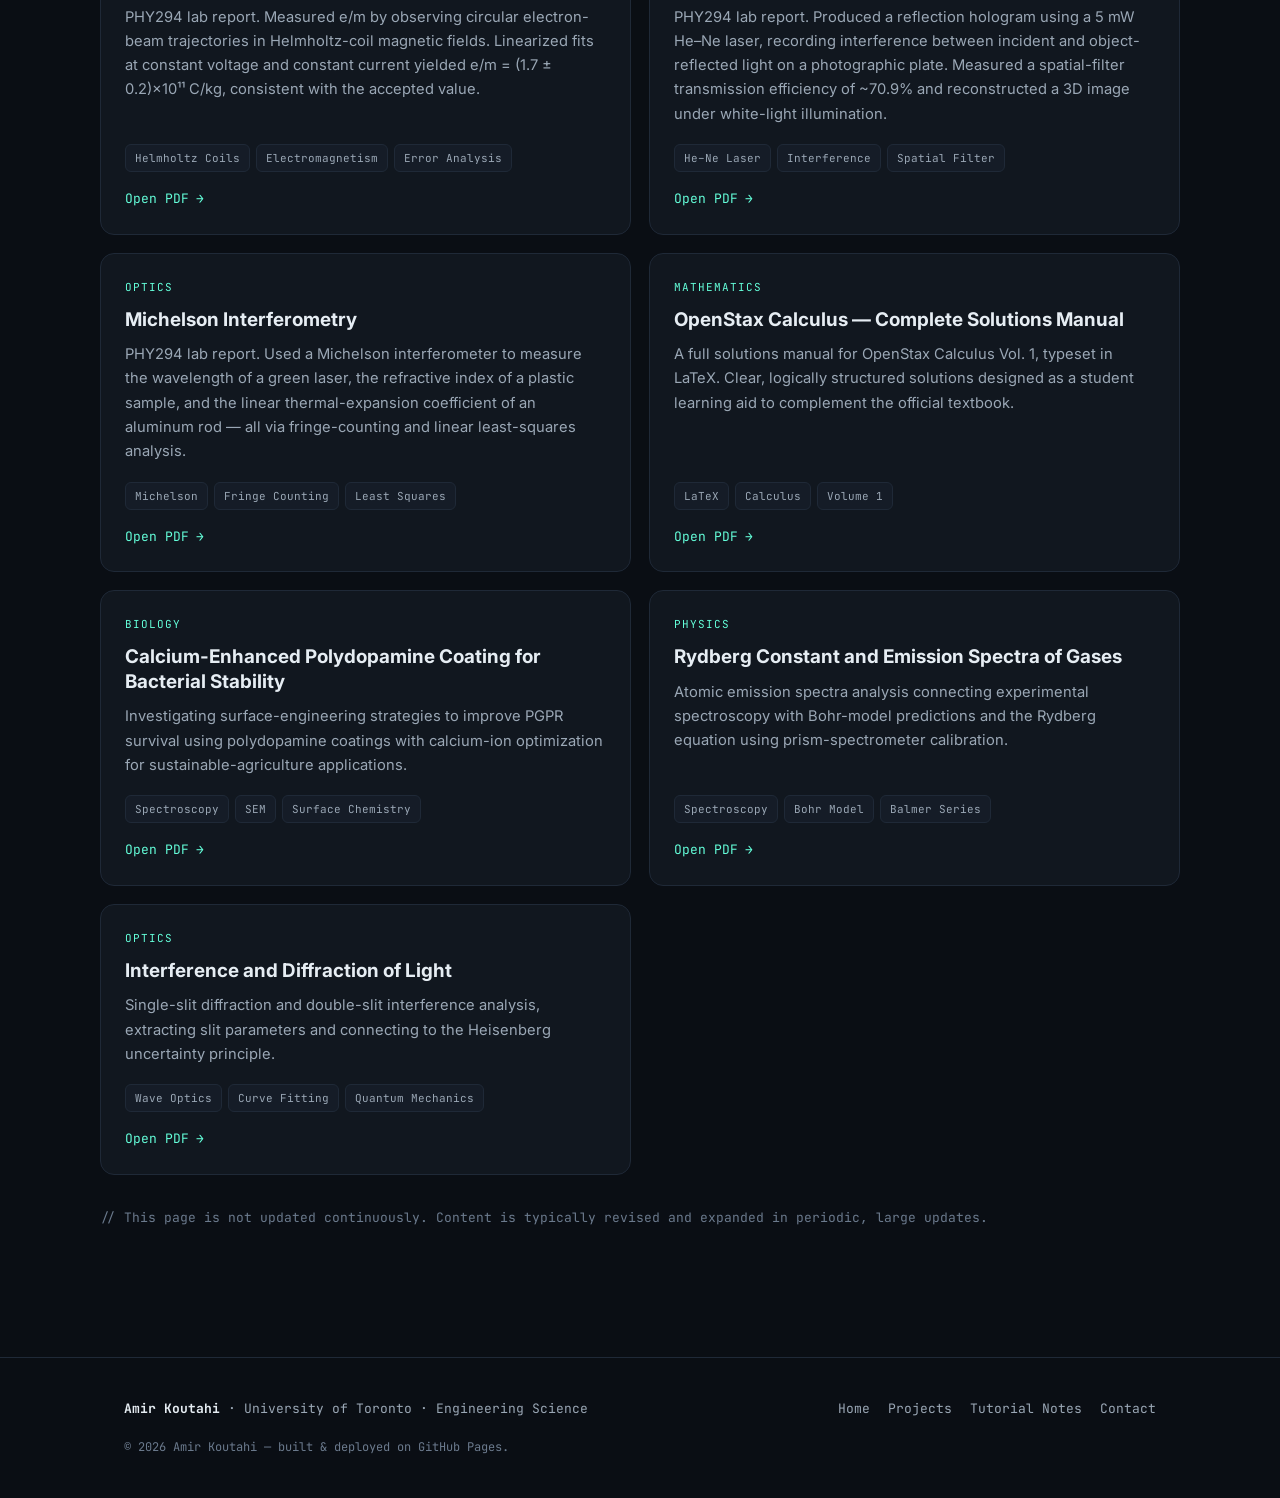
==== commit 48f4371e: "Add navigation bar to projects.html" ====
--- a/projects.html
+++ b/projects.html
@@ -12,6 +12,7 @@
 </head>
 <body>
 
+  
   <nav class="nav">
     <div class="nav-inner">
       <a href="index.html" class="brand">amir<span class="dot">.</span>koutahi</a>
